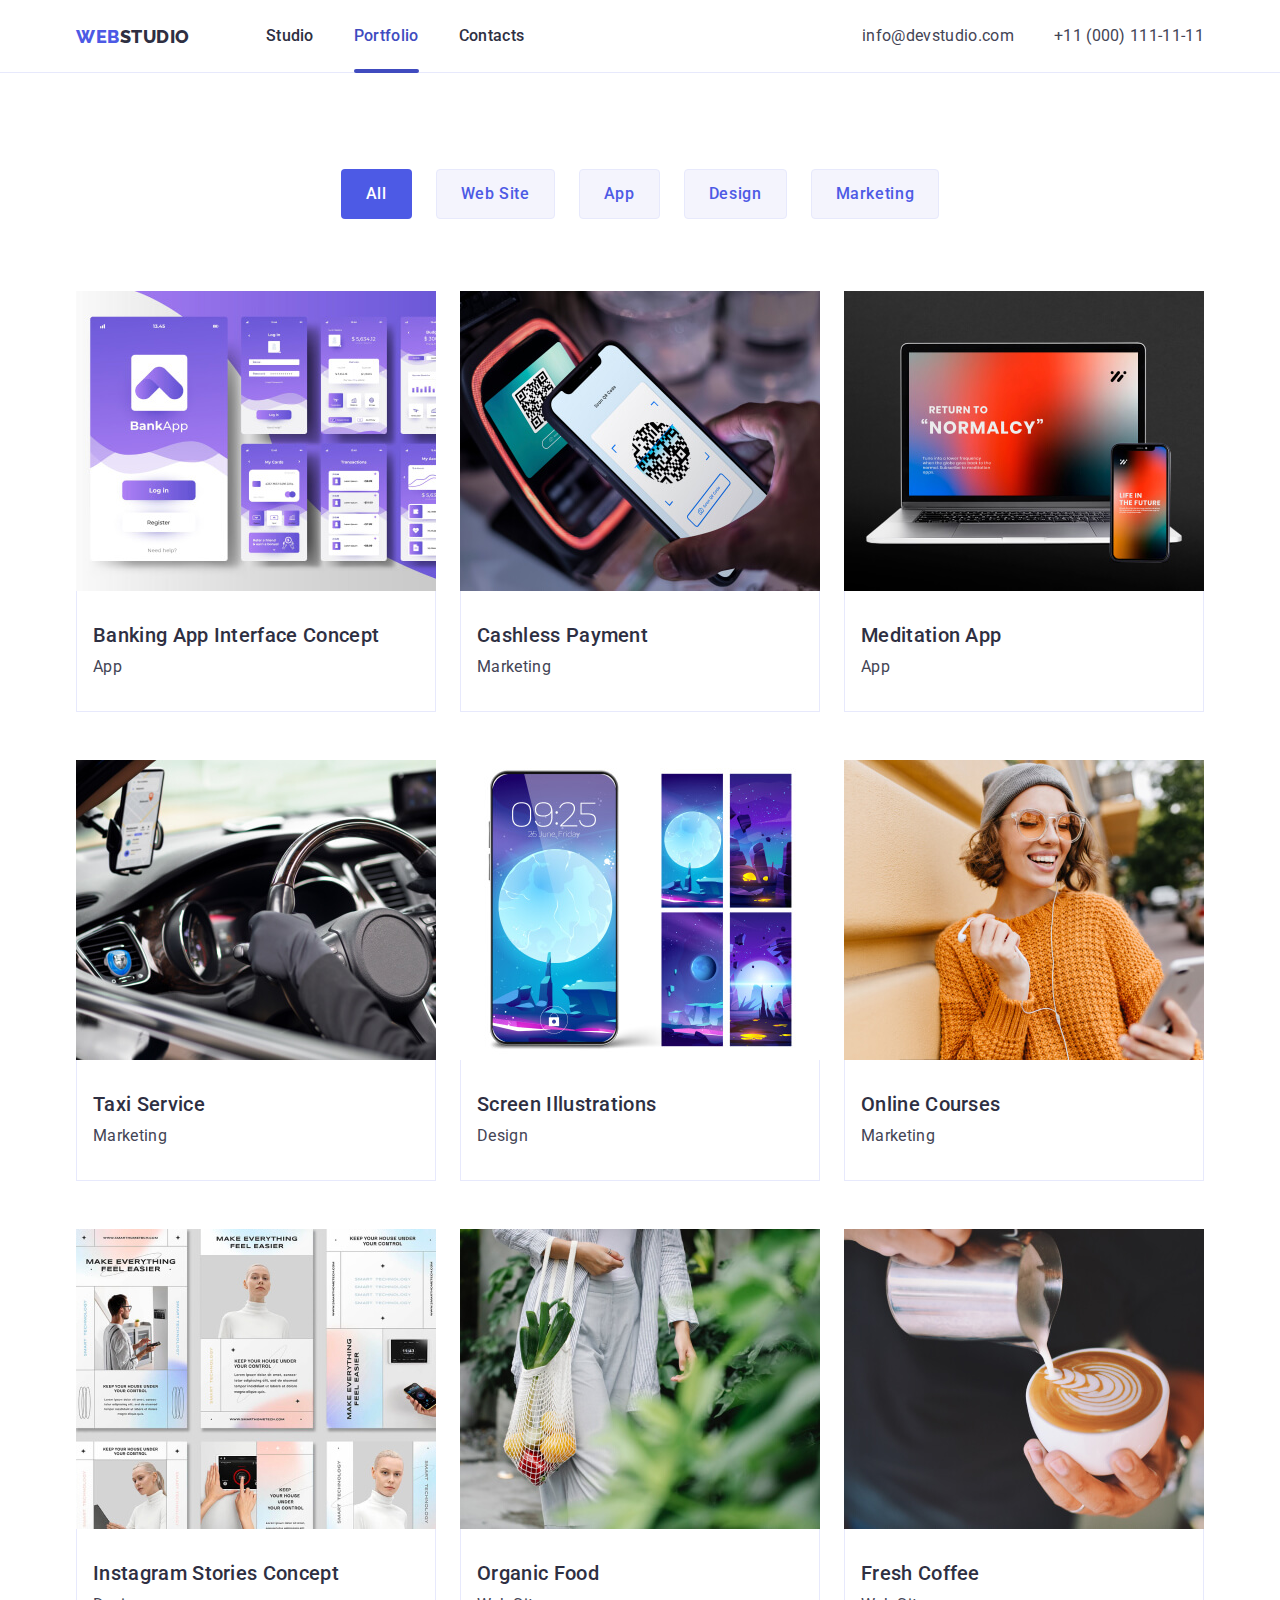
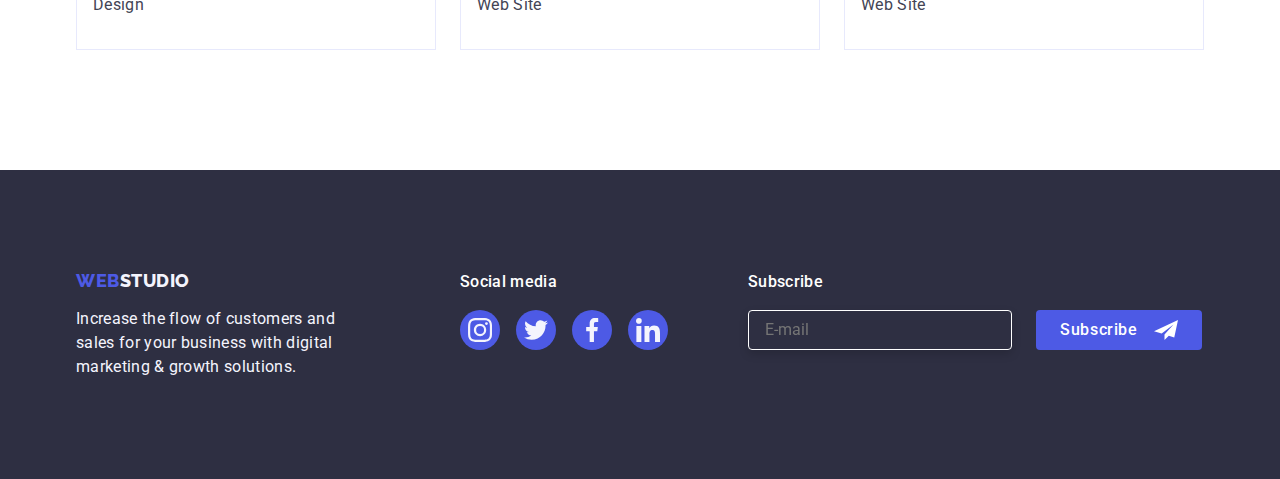
==== portfolio.html @ de486715 "copy previous homework" ====
<!DOCTYPE html>
<html lang="en">
<head>
    <meta charset="UTF-8">
    <meta name="viewport" content="width=device-width, initial-scale=1.0">
    <title>Portfolio</title>
    <link rel="preconnect" href="https://fonts.gstatic.com" crossorigin>
    <link href="https://fonts.googleapis.com/css2?family=Raleway:wght@800&family=Roboto:wght@400;500;700;900&display=swap" rel="stylesheet">
    <link rel="stylesheet" href="https://cdnjs.cloudflare.com/ajax/libs/modern-normalize/2.0.0/modern-normalize.min.css">
    <link rel="stylesheet" href="./css/styles.css">
</head>
<body>
    <header>
        <div class="container header-container">
            <nav class="header-nav">
                <a class="logo header-logo" href="./index.html"><span class="header-logo-accent">WEB</span>STUDIO</a>
                <ul class="header-nav-list text-medium">
                    <li>
                        <a class="header-nav-link" href="./index.html">Studio</a>
                    </li>
                    <li>
                        <a class="header-nav-link active" href="./portfolio.html">Portfolio</a>
                    </li>
                    <li>
                        <a class="header-nav-link" href="#contacts">Contacts</a>
                    </li>
                </ul>
            </nav>
            <address>
                <ul class="header-contacts-list">
                    <li>
                        <a class="header-contacts-link" href="mailto:info@devstudio.com">info@devstudio.com</a>
                    </li>
                    <li>
                        <a class="header-contacts-link" href="tel:+110001111111">+11 (000) 111-11-11</a>
                    </li>
                </ul>
            </address>
        </div>
    </header>
    <main>
        <section id="portfolio" class="section portfolio">
            <div class="container">
                <h1 class="visually-hidden">Portfolio</h1>
                <ul class="filter-list">
                    <li class="filter-list-item">
                        <button class="filter-button button-text active" type="button">All</button>
                    </li>
                    <li class="filter-list-item">
                        <button class="filter-button button-text" type="button">Web Site</button>
                    </li>
                    <li class="filter-list-item">
                        <button class="filter-button button-text" type="button">App</button>
                    </li>
                    <li class="filter-list-item">
                        <button class="filter-button button-text" type="button">Design</button>
                    </li>
                    <li class="filter-list-item">
                        <button class="filter-button button-text" type="button">Marketing</button>
                    </li>
                </ul>
                <ul class="portfolio-list">
                    <li class="portfolio-item">
                        <a class="portfolio-link" href="#">
                            <div class="portfolio-overlay">
                                <img src="./images/portfolio/img-1.jpg" alt="Banking App Interface Concept" width="360" height="300">
                                <p class="portfolio-overlay-text text-medium">14 Stylish and User-Friendly App Design Concepts · Task Manager App · 
                                    Calorie Tracker App · Exotic Fruit Ecommerce App · Cloud Storage App</p>
                            </div>
                            <div class="portfolio-item-text">
                                <h2 class="portfolio-item-header header-3">Banking App Interface Concept</h2>
                                <p>App</p>
                            </div>
                        </a>
                    </li>
                    <li class="portfolio-item">
                        <a class="portfolio-link" href="#">
                            <div class="portfolio-overlay">
                                <img src="./images/portfolio/img-2.jpg" alt="Cashless Payment" width="360" height="300">
                                <p class="portfolio-overlay-text text-medium">14 Stylish and User-Friendly App Design Concepts · Task Manager App ·
                                    Calorie Tracker App · Exotic Fruit Ecommerce App · Cloud Storage App</p>
                            </div>
                            <div class="portfolio-item-text">
                                <h2 class="portfolio-item-header header-3">Cashless Payment</h2>
                                <p>Marketing</p>
                            </div>
                        </a>
                    </li>
                    <li class="portfolio-item">
                        <a class="portfolio-link" href="#">
                            <div class="portfolio-overlay">
                                <img src="./images/portfolio/img-3.jpg" alt="Meditation App" width="360" height="300">
                                <p class="portfolio-overlay-text text-medium">14 Stylish and User-Friendly App Design Concepts · Task Manager App ·
                                    Calorie Tracker App · Exotic Fruit Ecommerce App · Cloud Storage App</p>
                            </div>
                            <div class="portfolio-item-text">
                                <h2 class="portfolio-item-header header-3">Meditation App</h2>
                                <p>App</p>
                            </div>
                        </a>
                    </li>
                    <li class="portfolio-item">
                        <a class="portfolio-link" href="#">
                            <div class="portfolio-overlay">
                                <img src="./images/portfolio/img-4.jpg" alt="Taxi Service" width="360" height="300">
                                <p class="portfolio-overlay-text text-medium">14 Stylish and User-Friendly App Design Concepts · Task Manager App ·
                                    Calorie Tracker App · Exotic Fruit Ecommerce App · Cloud Storage App</p>
                            </div>
                            <div class="portfolio-item-text">
                                <h2 class="portfolio-item-header header-3">Taxi Service</h2>
                                <p>Marketing</p>
                            </div>
                        </a>
                    </li>
                    <li class="portfolio-item">
                        <a class="portfolio-link" href="#">
                            <div class="portfolio-overlay">
                                <img src="./images/portfolio/img-5.jpg" alt="Screen Illustrations" width="360" height="300">
                                <p class="portfolio-overlay-text text-medium">14 Stylish and User-Friendly App Design Concepts · Task Manager App ·
                                    Calorie Tracker App · Exotic Fruit Ecommerce App · Cloud Storage App</p>
                            </div>
                            <div class="portfolio-item-text">
                                <h2 class="portfolio-item-header header-3">Screen Illustrations</h2>
                                <p>Design</p>    
                            </div>
                        </a>
                    </li>
                    <li class="portfolio-item">
                        <a class="portfolio-link" href="#">
                            <div class="portfolio-overlay">
                                <img src="./images/portfolio/img-6.jpg" alt="Online Courses" width="360" height="300">
                                <p class="portfolio-overlay-text text-medium">14 Stylish and User-Friendly App Design Concepts · Task Manager App ·
                                    Calorie Tracker App · Exotic Fruit Ecommerce App · Cloud Storage App</p>
                            </div>
                            <div class="portfolio-item-text">
                                <h2 class="portfolio-item-header header-3">Online Courses</h2>
                                <p>Marketing</p>
                            </div>
                        </a>
                    </li>
                    <li class="portfolio-item">
                        <a class="portfolio-link" href="#">
                            <div class="portfolio-overlay">
                                <img src="./images/portfolio/img-7.jpg" alt="Instagram Stories Concept" width="360" height="300">
                                <p class="portfolio-overlay-text text-medium">14 Stylish and User-Friendly App Design Concepts · Task Manager App ·
                                    Calorie Tracker App · Exotic Fruit Ecommerce App · Cloud Storage App</p>
                            </div>
                            <div class="portfolio-item-text">
                                <h2 class="portfolio-item-header header-3">Instagram Stories Concept</h2>
                                <p>Design</p>
                            </div>
                        </a>
                    </li>
                    <li class="portfolio-item">
                        <a class="portfolio-link" href="#">
                            <div class="portfolio-overlay">
                                <img src="./images/portfolio/img-8.jpg" alt="Organic Food" width="360" height="300">
                                <p class="portfolio-overlay-text text-medium">14 Stylish and User-Friendly App Design Concepts · Task Manager App ·
                                    Calorie Tracker App · Exotic Fruit Ecommerce App · Cloud Storage App</p>
                            </div>
                            <div class="portfolio-item-text">
                                <h2 class="portfolio-item-header header-3">Organic Food</h2>
                                <p>Web Site</p>
                            </div>
                        </a>
                    </li>
                    <li class="portfolio-item">
                        <a class="portfolio-link" href="#">
                            <div class="portfolio-overlay">
                                <img src="./images/portfolio/img-9.jpg" alt="Fresh Coffee" width="360" height="300">
                                <p class="portfolio-overlay-text text-medium">14 Stylish and User-Friendly App Design Concepts · Task Manager App ·
                                    Calorie Tracker App · Exotic Fruit Ecommerce App · Cloud Storage App</p>
                            </div>
                            <div class="portfolio-item-text">
                                <h2 class="portfolio-item-header header-3">Fresh Coffee</h2>
                                <p>Web Site</p>
                            </div>
                        </a>
                    </li>
                </ul>
            </div>
        </section>
    </main>
<footer class="footer">
    <div class="container footer-container">
        <div class="footer-brand-container">
            <a class="logo footer-logo" href="./index.html"><span class="footer-logo-accent">WEB</span>STUDIO</a>
            <p class="footer-text">Increase the flow of customers and sales for your business with digital marketing &
                growth solutions.</p>
        </div>
        <div class="footer-social-container">
            <p class="footer-social-title text-medium">Social media</p>
            <ul class="footer-social-list">
                <li class="footer-social-item">
                    <a href="#" class="footer-social-link">
                        <svg class="footer-social-icon" width="24" height="24">
                            <use href="./images/icons.svg#icon-instagram"></use>
                        </svg>
                    </a>
                </li>
                <li class="footer-social-item">
                    <a href="#" class="footer-social-link">
                        <svg class="footer-social-icon" width="24" height="24">
                            <use href="./images/icons.svg#icon-twitter"></use>
                        </svg>
                    </a>
                </li>
                <li class="footer-social-item">
                    <a href="#" class="footer-social-link">
                        <svg class="footer-social-icon" width="24" height="24">
                            <use href="./images/icons.svg#icon-facebook"></use>
                        </svg>
                    </a>
                </li>
                <li class="footer-social-item">
                    <a href="#" class="footer-social-link">
                        <svg class="footer-social-icon" width="24" height="24">
                            <use href="./images/icons.svg#icon-linkedin"></use>
                        </svg>
                    </a>
                </li>
            </ul>
        </div>
        <div class="footer-subscribe-container">
            <p class="footer-subscribe-title text-medium">Subscribe</p>
            <form class="footer-subscribe-form">
                <label class="footer-subscribe-label">
                    <input type="email" name="user_email" class="footer-subscribe-input" placeholder="E-mail">
                </label>
                <button type="submit" class="footer-subscribe-button button-text">Subscribe
                    <svg class="footer-subscribe-icon" width="24" height="24">
                        <use href="./images/icons.svg#icon-subscribe"></use>
                    </svg>
                </button>
            </form>
        </div>
    </div>
</footer>
</body>
</html>
---- css/styles.css ----
:root {
    --accent-color: #4D5AE5;
    --accent-active-color: #404BBF;
    --accent-green-color: #31D0AA;
    --primary-text-color: #434455;
    --overlay-text-color: #2E2F42;
    --secondary-text-color: #8E8F99;
    --primary-white-color: #FFFFFF;
    --light-background-color: #F4F4FD;
    --heavy-background-color: #E7E9FC;
    --icon-transition: 250ms cubic-bezier(0.4, 0, 0.2, 1);
}

body {
    font-family: 'Roboto', sans-serif;
    font-size: 16px;
    line-height: 1.5;
    letter-spacing: 0.02em;
    color: var(--primary-text-color);
    background-color: var(--primary-white-color);
}

ul {
    list-style: none;
}

ul,
ol {
    margin-top: 0;
    margin-bottom: 0;
    padding-left: 0;
}

a {
    text-decoration: none;
}

address {
    font-style: normal;
}

img {
    display: block;
    max-width: 100%;
    height: auto;
}

button {
    cursor: pointer;
    font-family: inherit;
    border: none;
    border-radius: 4px;
    background-color: transparent;
    transition: var(--icon-transition);
    transition-property: color, background-color;
}

h1,
h2,
h3,
h4,
h5,
h6,
p {
    margin-top: 0;
    margin-bottom: 0;
}

.header-1 {
    font-weight: bold;
    font-size: 56px;
    line-height: 1.071;
}

.header-2 {
    font-weight: bold;
    font-size: 36px;
}

.header-3 {
    font-weight: 500;
    font-size: 20px;
    line-height: 1.2;
}

.text-small {
    font-size: 12px;
    line-height: 1.167;
    letter-spacing: 0.04em;
}

.text-medium {
    font-size: 16px;
    font-weight: 500;
    line-height: 1.5;
}

.button-text {
    font-family: inherit;
    font-weight: 500;
    font-size: 16px;
    line-height: 1.5;
    letter-spacing: 0.04em;
}

.link-text {
    font-size: 12px;
    line-height: 1.33;
    letter-spacing: 0.04em;
    text-decoration: underline;
    color: var(--accent-color);
}

.visually-hidden {
    position: absolute;
    width: 1px;
    height: 1px;
    margin: -1px;
    border: 0;
    padding: 0;
    white-space: nowrap;
    clip-path: inset(100%);
    clip: rect(0 0 0 0);
    overflow: hidden;
}

.container {
    max-width: 1158px;
    width: 100%;
    padding-left: 15px;
    padding-right: 15px;
    margin-left: auto;
    margin-right: auto;
}

.backdrop {
    position: fixed;
    top: 0;
    left: 0;
    width: 100%;
    height: 100%;
    background-color: rgba(46, 47, 66, 0.4);
    transition: var(--icon-transition), var(--icon-transition);
    transition-property: opacity, visibility;
}

.is-hidden {
    opacity: 0;
    visibility: hidden;
    pointer-events: none;
}

/* Modal */

.modal {
    position: absolute;
    top: 50%;
    left: 50%;
    transform: translate(-50%, -50%);
    width: 408px;
    min-height: 576px;
    padding: 72px 24px 24px;
    background-color: var(--primary-white-color);
    box-shadow: 0px 1px 1px rgba(0, 0, 0, 0.14), 0px 1px 3px rgba(0, 0, 0, 0.12), 0px 2px 1px rgba(0, 0, 0, 0.2);
    border-radius: 4px;
}

.modal-close-button {
    position: absolute;
    top: 24px;
    right: 24px;
    display: flex;
    align-items: center;
    justify-content: center;
    width: 24px;
    height: 24px;
    border-radius: 50%;
    border: 1px solid rgba(0, 0, 0, 0.1);
    background-color: var(--light-background-color);
    color: var(--overlay-text-color);
    transition: var(--icon-transition);
    transition-property: color, background-color;
    cursor: pointer;
}

.modal-close-icon {   
    transition: var(--icon-transition);
    transition-property: fill;
}

.modal-close-button:hover,
.modal-close-button:focus {
    background-color: var(--accent-color);
    color: var(--primary-white-color);
}

.modal-close-button:hover .modal-close-icon,
.modal-close-button:focus .modal-close-icon {
    fill: var(--primary-white-color);
}

.modal-title {
    margin-bottom: 16px;
    text-align: center;
    color: var(--overlay-text-color);
}

.modal-form-label {
    display: block;
    margin-bottom: 8px;
}

.modal-form-input-wrapper {
    display: block;
    position: relative;
}

.modal-form-input-description {
    display: block;
    margin-bottom: 4px;
    color: var(--secondary-text-color);
}

.modal-form-input {
    width: 100%;
    height: 40px;
    border: 1px solid rgba(33, 33, 33, 0.2);
    border-radius: 4px;
    padding-left: 38px;
    transition: var(--icon-transition);
    transition-property: border-color;
}

.modal-form-input:focus {
    outline: none;
    border-color: var(--accent-color);
}

.modal-form-input:focus + .modal-form-icon {
    fill: var(--accent-color);
}

.modal-form-icon {
    position: absolute;
    top: 50%;
    left: 16px;
    transform: translateY(-50%);
    transition: var(--icon-transition);
    transition-property: fill;
}

.modal-form-textarea {
    width: 100%;
    border: 1px solid rgba(33, 33, 33, 0.2);
    border-radius: 4px;
    resize: none;
    height: 120px;
    padding: 8px 16px;
}

.modal-form-textarea:focus {
    outline: none;
    border-color: var(--accent-color);
}

.modal-form-textarea::placeholder {
    font-size: 12px;
    line-height: 1.33;
    letter-spacing: 0.04em;
    color: rgba(117, 117, 117, 0.5);
}

.modal-form-checkbox {
    display: flex;
    align-items: center;
    justify-content: center;
    gap: 8px;
    margin-bottom: 24px;
}

.modal-form-checkbox-label {
    display: flex;
    justify-content: center;
    align-items: center;
    gap: 8px;
    margin-bottom: 24px;
    cursor: pointer;
    color: var(--secondary-text-color);
}

.modal-form-checkbox-link {
    color: var(--accent-color);
}

.modal-form-checkbox {
    position: absolute;
    width: 1px;
    height: 1px;
    margin: -1px;
    border: 0;
    padding: 0;
    white-space: nowrap;
    clip-path: inset(100%);
    clip: rect(0 0 0 0);
    overflow: hidden;
}

.modal-form-checkbox-icon {
    display: inline-block;
    width: 16px;
    height: 16px;
}

.modal-form-checkbox-icon-unchecked {
    opacity: 1;
    transition: var(--icon-transition);
    transition-property: opacity;
}

.modal-form-checkbox-icon-checked {
    opacity: 0;
    transition: var(--icon-transition);
    transition-property: opacity;
}

.modal-form-checkbox:checked + .modal-form-checkbox-icon > .modal-form-checkbox-icon-unchecked {
    opacity: 0;
}

.modal-form-checkbox:checked + .modal-form-checkbox-icon > .modal-form-checkbox-icon-checked {
    opacity: 1;
}

.modal-form-submit {
    display: block;
    min-width: 169px;
    margin: 0 auto;
    padding: 16px 32px;
    box-shadow: 0px 4px 4px rgba(0, 0, 0, 0.15);
    border-radius: 4px;
    border: none;
    background-color: var(--accent-color);
    color: var(--primary-white-color);
    transition: var(--icon-transition);
    transition-property: background-color;
}

.modal-form-submit:hover,
.modal-form-submit:focus {
    background-color: var(--accent-active-color);
}

/* Header and Footer */
header {
    border-bottom: 1px solid var(--heavy-background-color);
}
.header-container {
    display: flex;
    align-items: center;
    justify-content: space-between;
}
.header-nav {
    display: flex;
    align-items: center;
}
.logo {
    font-family: 'Raleway', sans-serif;
    font-weight: 800;
    font-size: 18px;
    line-height: 1.167;
    letter-spacing: 0.03em;
    text-transform: uppercase;
}

.header-logo {
    display: block;
    color: var(--overlay-text-color);
    padding: 24px 0;
    margin-right: 76px;
}

.header-logo-accent {
    color: var(--accent-color);
}

.footer-logo {
    color: var(--light-background-color);
}

.footer-logo-accent {
    color: var(--accent-color);
}

.header-nav-list {
    display: flex;
    align-items: center;
    gap: 40px;
    color: var(--overlay-text-color);
}

.header-nav-link {
    position: relative;
    display: block;
    padding: 24px 0;
    color: inherit;
    transition: var(--icon-transition);
    transition-property: color;
}

.header-nav-link.active {
    color: var(--accent-active-color);
}

.header-nav-link.active::after {
    content: '';
    position: absolute;
    bottom: -1px;
    display: block;
    width: 100%;
    height: 4px;
    background-color: var(--accent-active-color);
    border-radius: 2px;
}

.header-contacts-list {
    display: flex;
    align-items: center;
    gap: 40px;
}

.header-contacts-link {
    display: block;
    padding: 24px 0;
    color: inherit;
}

.header-nav-link:hover,
.header-nav-link:focus,
.header-contacts-link:hover,
.header-contacts-link:focus {
    color: var(--accent-active-color);
}

.footer {
    padding-top: 100px;
    padding-bottom: 100px;
    background-color: var(--overlay-text-color);
}

.footer-logo {
    display: block;
    margin-bottom: 16px;
}

.footer-text {
    max-width: 264px;
    color: var(--light-background-color);
}

.footer-container {
    display: flex;
    align-items: baseline;
}

.footer-brand-container {
    margin-right: 120px;
}

.footer-social-container {
    display: flex;
    flex-direction: column;
    align-items: baseline;
    gap: 16px;
    margin-right: 80px;
}

.footer-social-title {
    color: var(--primary-white-color);
}

.footer-social-list {
    display: flex;
    gap: 16px;
}

.footer-social-item {
    width: 40px;
    height: 40px;
}

.footer-social-link {
    display: flex;
    align-items: center;
    justify-content: center;
    width: 100%;
    height: 100%;
    border-radius: 50%;
    background-color: var(--accent-color);
    transition: var(--icon-transition);
    transition-property: background-color;
}

.footer-social-link:hover,
.footer-social-link:focus {
    background-color: var(--accent-green-color);
}

.footer-social-icon {
    fill: var(--light-background-color);
}

.footer-subscribe-container {
    display: flex;
    flex-direction: column;
    gap: 16px;
}

.footer-subscribe-title {
    color: var(--primary-white-color);
}

.footer-subscribe-form {
    display: flex;
    gap: 24px;
}

.footer-subscribe-input {
    width: 264px;
    height: 40px;
    padding-left: 16px;
    border: 1px solid var(--primary-white-color);
    filter: drop-shadow(0px 4px 4px rgba(0, 0, 0, 0.15));
    border-radius: 4px;
    background-color: var(--overlay-text-color);
    color: var(--primary-white-color);
}

.footer-subscribe-button {
    display: flex;
    align-items: center;
    gap: 16px;
    padding: 8px 24px;
    border: none;
    border-radius: 4px;
    background-color: var(--accent-color);
    color: var(--primary-white-color);
}

.footer-subscribe-button:hover,
.footer-subscribe-button:focus {
    background-color: var(--accent-green-color);
}

.footer-subscribe-icon {
    fill: var(--primary-white-color);
}

.section {
    padding-top: 120px;
    padding-bottom: 120px;
}

/* Studio */

.hero {
    padding-top: 188px;
    padding-bottom: 188px;
    text-align: center;
    background-color: var(--overlay-text-color);
    background-image: linear-gradient(rgba(46, 47, 66, 0.7), rgba(46, 47, 66, 0.7)), url(../images/hero-image.jpg);
    background-repeat: no-repeat;
    background-position: center;
    background-size: cover;
}

.hero-title {
    margin: 0 auto 48px;
    max-width: 496px;
    color: var(--primary-white-color);
}

.hero-button {
    min-width: 169px;
    padding: 16px 32px;
    border-radius: 4px;
    border: none;
    cursor: pointer;
    background-color: var(--accent-color);
    color: var(--primary-white-color);
    box-shadow: 0px 4px 4px rgba(0, 0, 0, 0.15);
    transition: var(--icon-transition);
    transition-property: background-color;
}

.hero-button:hover,
.hero-button:focus {
    background-color: var(--accent-active-color);
}

.studio-list {
    display: flex;
    align-items: center;
    gap: 24px;
}

.studio-item {
    flex-basis: calc((100% - 72px) / 4);
}

.studio-icon-container {
    display: flex;
    justify-content: center;
    align-items: center;
    height: 112px;
    background-color: var(--light-background-color);
    border-radius: 4px;
    margin-bottom: 8px;
}

.studio-icon {
    width: 64px;
    height: 64px;
}

.studio-item-header {
    margin-bottom: 8px;
}

.specialities {
    padding-bottom: 120px;
}

.specialities-title {
    margin-bottom: 72px;
}

.specialities-list {
    display: flex;
    gap: 24px;
}

.specialities-item {
    flex-basis: calc((100% - 48px) / 3);
}

.specialities-title {
    text-align: center;
}

.our-team {
    background-color: var(--light-background-color);
}

.our-team-title {
    margin-bottom: 72px;
    text-align: center;
}

.our-team-list {
    display: flex;
    gap: 24px;
}

.our-team-item {
    flex-basis: calc((100% - 72px) / 4);
    text-align: center;
    background-color: var(--primary-white-color);
    box-shadow: 0px 1px 6px rgba(46, 47, 66, 0.08), 0px 1px 1px rgba(46, 47, 66, 0.16), 0px 2px 1px rgba(46, 47, 66, 0.08);
    border-radius: 0px 0px 4px 4px;
}

.our-team-item-text {
    padding-top: 32px;
    padding-bottom: 32px;
    padding-left: 16px;
    padding-right: 16px;
}

.our-team-item-header {
    margin-bottom: 8px;
}

.our-team-social-list {
    display: flex;
    justify-content: space-between;
    margin-top: 8px;
}

.our-team-social-link {
    display: flex;
    justify-content: center;
    align-items: center;
    width: 40px;
    height: 40px;
    border-radius: 50%;
    background-color: var(--accent-color);
    transition: var(--icon-transition);
    transition-property: background-color;
}

.our-team-social-icon {
    width: 16px;
    height: 16px;
    fill: var(--light-background-color);
}

.our-team-social-link:hover,
.our-team-social-link:focus {
    background-color: var(--accent-active-color);
}

.customers-title {
    margin-bottom: 72px;
    text-align: center;
}

.customers-list {
    display: flex;
    gap: 24px;
}

.customers-item {
    flex-basis: calc((100% - 120px) / 6);
}

.customers-link {
    display: flex;
    justify-content: center;
    align-items: center;
    width: 168px;
    height: 88px;
    border: 1px solid var(--secondary-text-color);
    border-radius: 4px;
    transition: var(--icon-transition);
    transition-property: border;
}

.customers-icon {
    width: 104px;
    height: 56px;
    fill: var(--secondary-text-color);
    transition: var(--icon-transition);
    transition-property: fill, border;
}

.customers-link:hover,
.customers-link:focus {
    border: 1px solid var(--accent-color);
}

.customers-link:hover .customers-icon,
.customers-link:focus .customers-icon {
    fill: var(--accent-color);
}

/* Portfolio */

.portfolio {
    padding-top: 96px;
}

.filter-list {
    display: flex;
    justify-content: center;
    gap: 24px;
    margin-bottom: 72px;
}

.filter-button {
    padding: 12px 24px;
    border: 1px solid var(--heavy-background-color);
    border-radius: 4px;
    background-color: var(--light-background-color);
    color: var(--accent-color);
    transition: var(--icon-transition);
    transition-property: border, background-color, color;
}

.filter-button.active {
    border: 1px solid transparent;
    background-color: var(--accent-color);
    color: var(--primary-white-color);
}

.filter-button:hover,
.filter-button:focus {
    border: 1px solid transparent;
    background-color: var(--accent-active-color);
    color: var(--primary-white-color);
    cursor: pointer;
}

.portfolio-list {
    display: flex;
    flex-wrap: wrap;
    column-gap: 24px;
    row-gap: 48px;
}

.portfolio-item {
    flex-basis: calc((100% - 48px) / 3);
    transition: var(--icon-transition);
    transition-property: box-shadow;
}

.portfolio-overlay {
    position: relative;
    overflow: hidden;
}

.portfolio-overlay-text {
    position: absolute;
    top: 0;
    left: 0;
    width: 100%;
    height: 100%;
    padding: 40px 32px;
    color: var(--light-background-color);
    background-color: var(--accent-color);
    transform: translate(0, 100%);
    transition: var(--icon-transition);
    transition-property: transform;
}

.portfolio-item:hover .portfolio-overlay-text,
.portfolio-item:focus .portfolio-overlay-text {
    transform: translate(0, 0);
}

.portfolio-item-text {
    padding-top: 32px;
    padding-bottom: 32px;
    padding-left: 16px;
    padding-right: 16px;
    border: 1px solid var(--heavy-background-color);
    border-top: none;
}

.portfolio-item:hover,
.portfolio-item:focus,
.portfolio-item:hover .portfolio-item-text,
.portfolio-item:focus .portfolio-item-text {
    box-shadow: 0px 1px 6px rgba(46, 47, 66, 0.08), 0px 1px 1px rgba(46, 47, 66, 0.16), 0px 2px 1px rgba(46, 47, 66, 0.08);
}

.portfolio-item-header {
    color: var(--overlay-text-color);
    margin-bottom: 8px;
}

.portfolio-link {
    display: block;
    color: inherit;
}
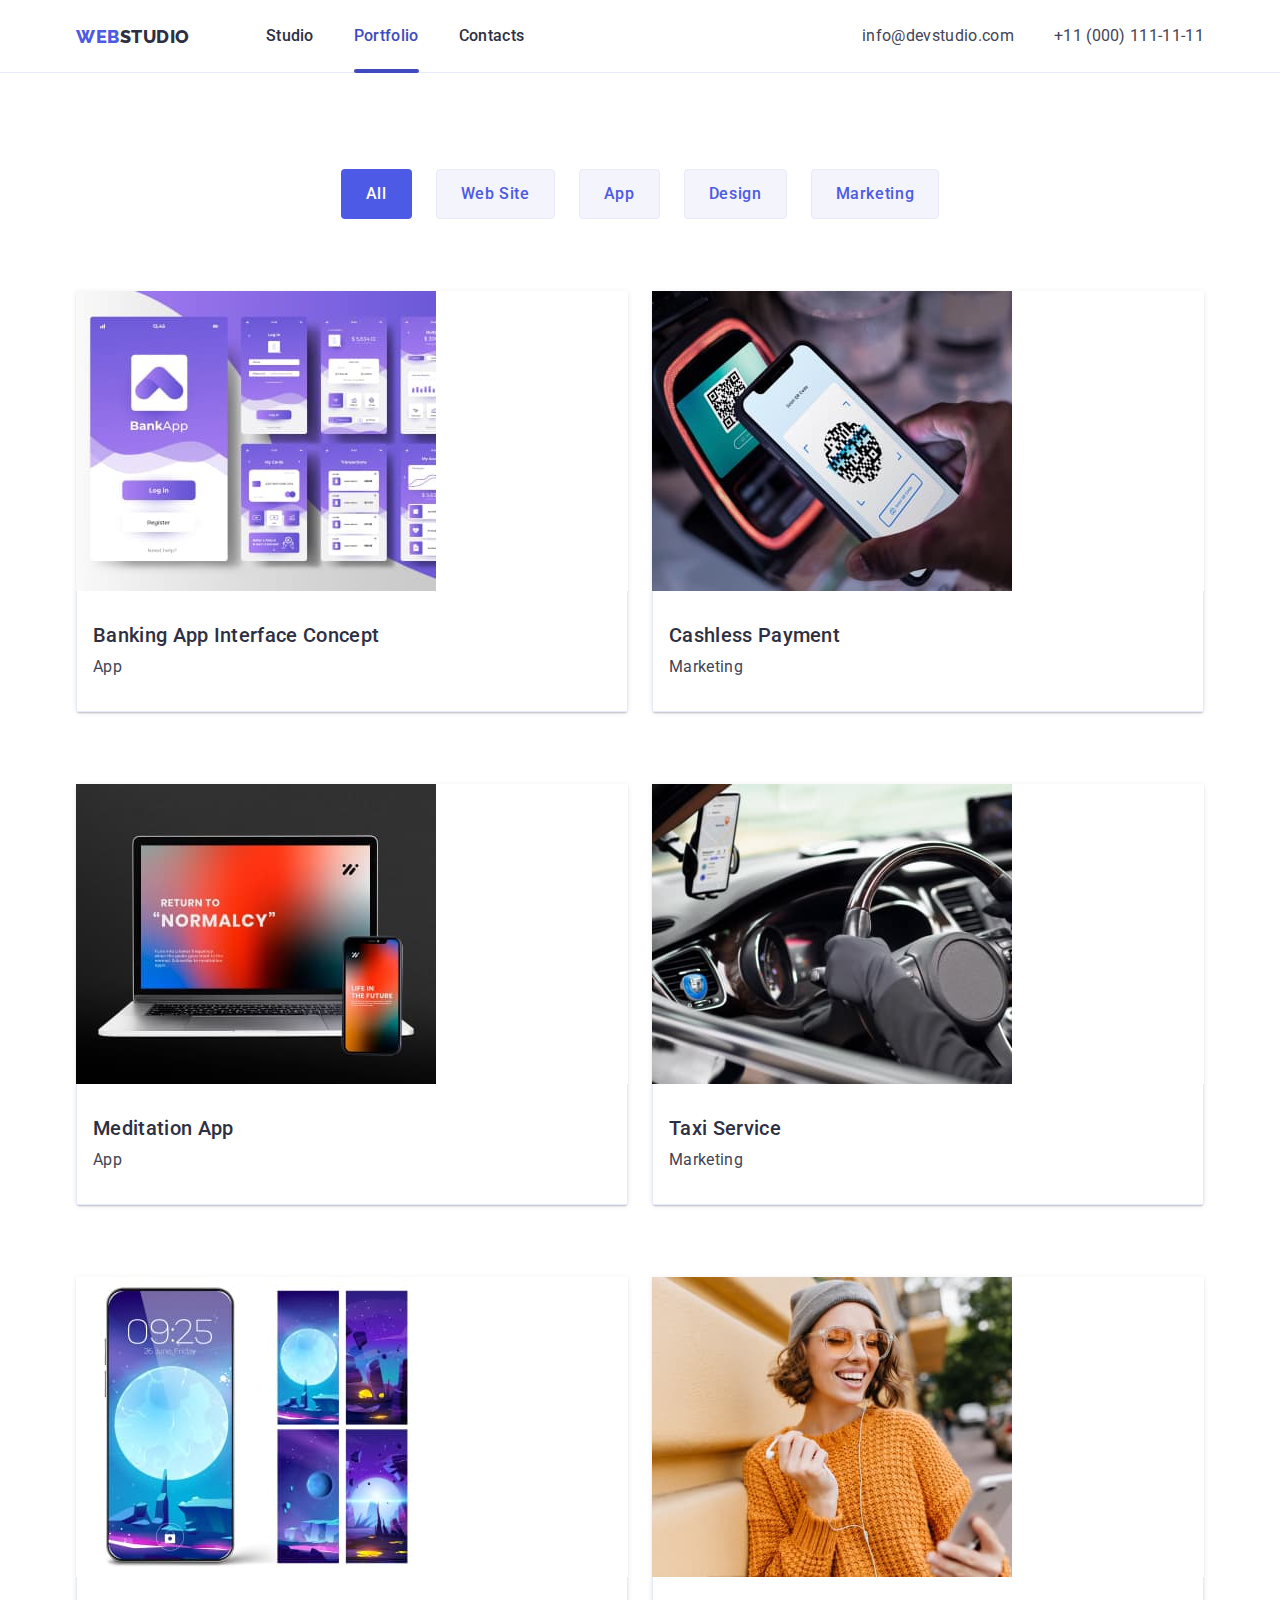
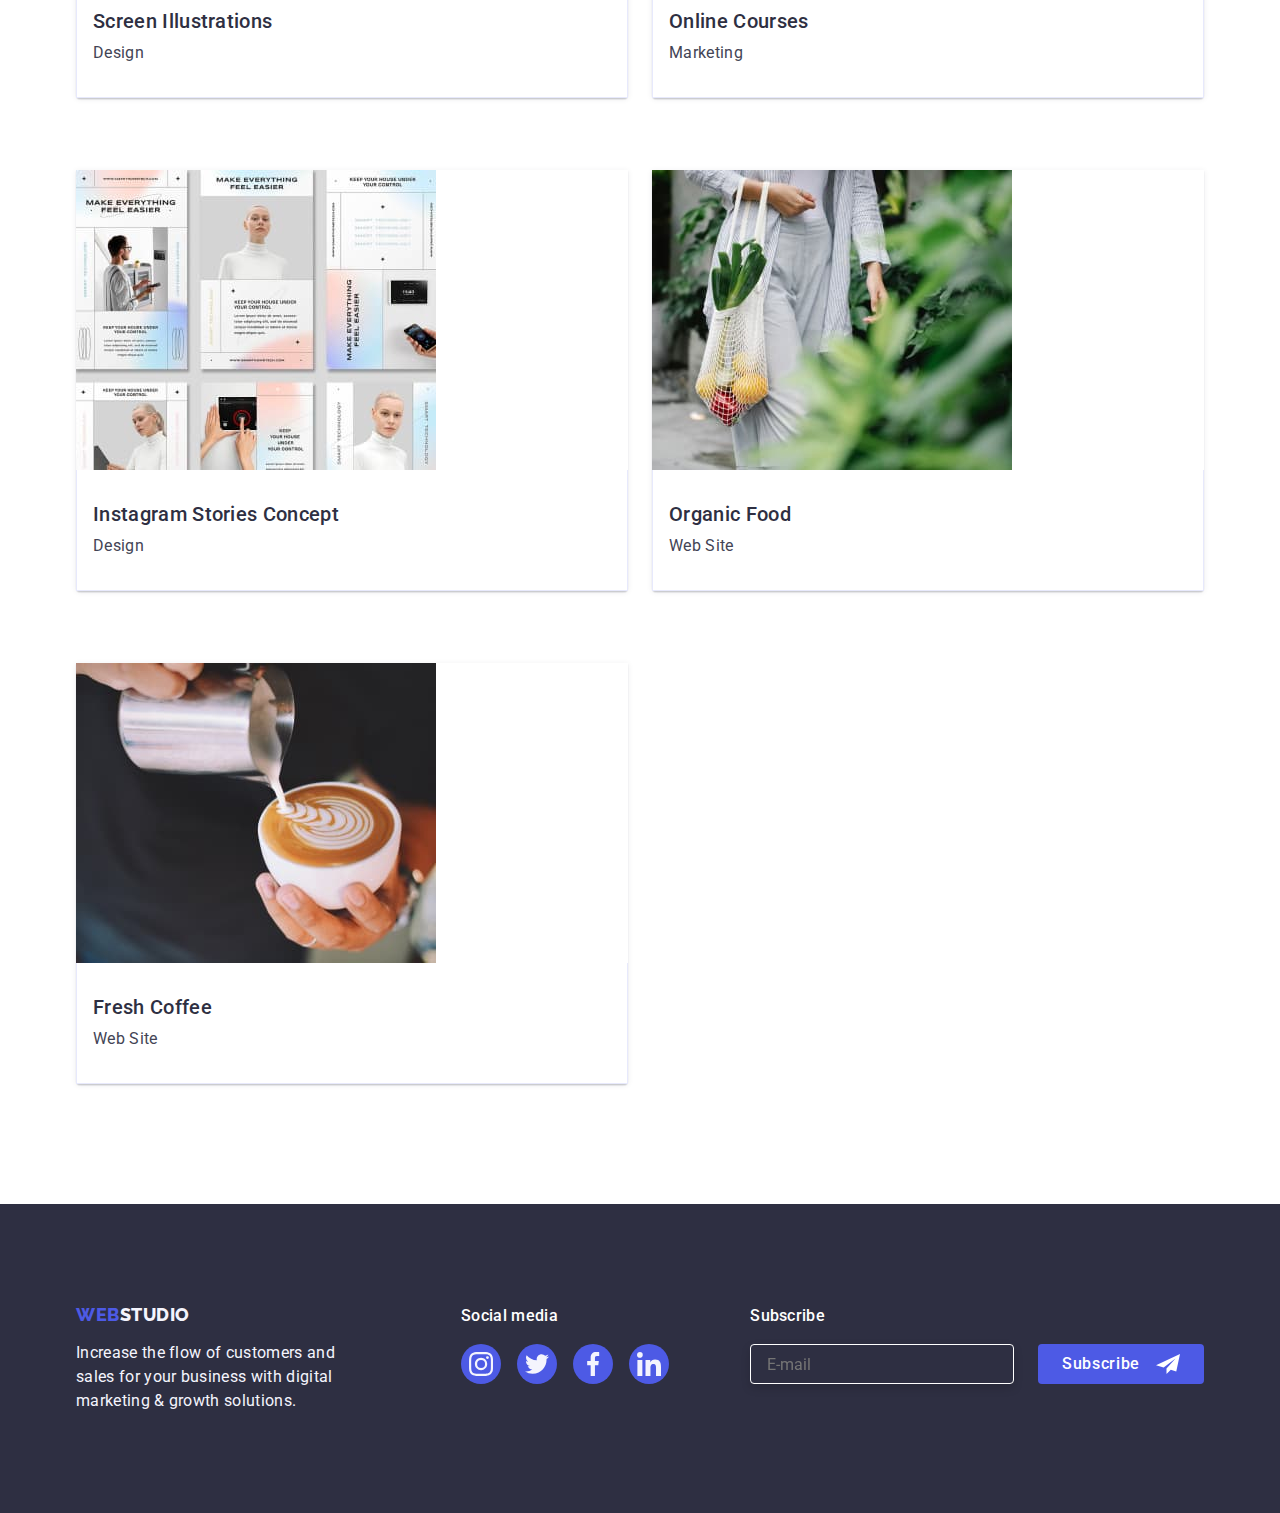
==== commit 7d8510d7: "implement task" ====
--- a/portfolio.html
+++ b/portfolio.html
@@ -13,8 +13,8 @@
 <body>
     <header>
         <div class="container header-container">
+            <a class="logo header-logo" href="./index.html"><span class="header-logo-accent">WEB</span>STUDIO</a>
             <nav class="header-nav">
-                <a class="logo header-logo" href="./index.html"><span class="header-logo-accent">WEB</span>STUDIO</a>
                 <ul class="header-nav-list text-medium">
                     <li>
                         <a class="header-nav-link" href="./index.html">Studio</a>
@@ -27,7 +27,7 @@
                     </li>
                 </ul>
             </nav>
-            <address>
+            <address class="header-contacts">
                 <ul class="header-contacts-list">
                     <li>
                         <a class="header-contacts-link" href="mailto:info@devstudio.com">info@devstudio.com</a>
@@ -37,8 +37,76 @@
                     </li>
                 </ul>
             </address>
+            <div class="menu-toggle js-open-menu">
+                <svg class="menu-toggle-icon" width="32" height="22">
+                    <use href="./images/icons.svg#icon-hamburger"></use>
+                </svg>
+            </div>
+        </div>
+        <div class="mobile-menu js-menu-container">
+            <ul class="mobile-menu-nav">
+                <li>
+                    <a class="mobile-menu-nav-link header-2" href="./index.html">Studio</a>
+                </li>
+                <li>
+                    <a class="mobile-menu-nav-link header-2 active" href="./portfolio.html">Portfolio</a>
+                </li>
+                <li>
+                    <a class="mobile-menu-nav-link header-2" href="#contacts">Contacts</a>
+                </li>
+            </ul>
+            <div>
+                <address class="mobile-menu-contacts">
+                    <ul class="mobile-menu-contacts-list">
+                        <li>
+                            <a class="mobile-menu-contacts-link mobile-menu-phone" href="tel:+110001111111">+11 (000)
+                                111-11-11</a>
+                        </li>
+                        <li>
+                            <a class="mobile-menu-contacts-link header-3 mobile-menu-email"
+                                href="mailto:info@devstudio.com">info@devstudio.com</a>
+                        </li>
+                    </ul>
+                </address>
+                <ul class="mobile-social-list">
+                    <li class="mobile-social-item">
+                        <a href="#" class="mobile-social-link">
+                            <svg class="mobile-social-icon" width="24" height="24">
+                                <use href="./images/icons.svg#icon-instagram"></use>
+                            </svg>
+                        </a>
+                    </li>
+                    <li class="mobile-social-item">
+                        <a href="#" class="mobile-social-link">
+                            <svg class="mobile-social-icon" width="24" height="24">
+                                <use href="./images/icons.svg#icon-twitter"></use>
+                            </svg>
+                        </a>
+                    </li>
+                    <li class="mobile-social-item">
+                        <a href="#" class="mobile-social-link">
+                            <svg class="mobile-social-icon" width="24" height="24">
+                                <use href="./images/icons.svg#icon-facebook"></use>
+                            </svg>
+                        </a>
+                    </li>
+                    <li class="mobile-social-item">
+                        <a href="#" class="mobile-social-link">
+                            <svg class="mobile-social-icon" width="24" height="24">
+                                <use href="./images/icons.svg#icon-linkedin"></use>
+                            </svg>
+                        </a>
+                    </li>
+                </ul>
+            </div>
+            <button type="button" class="mobile-menu-close-button modal-close-button js-close-menu">
+                <svg class="mobile-menu-close-icon" width="8" height="8">
+                    <use href="./images/icons.svg#icon-close"></use>
+                </svg>
+            </button>
         </div>
     </header>
+    
     <main>
         <section id="portfolio" class="section portfolio">
             <div class="container">
@@ -64,7 +132,7 @@
                     <li class="portfolio-item">
                         <a class="portfolio-link" href="#">
                             <div class="portfolio-overlay">
-                                <img src="./images/portfolio/img-1.jpg" alt="Banking App Interface Concept" width="360" height="300">
+                                <img src="./images/portfolio/img-1.jpg" srcset="./images/portfolio/img-1.jpg 1x, ./images/portfolio/img-1-2x.jpg 2x" alt="Banking App Interface Concept" width="360" height="300">
                                 <p class="portfolio-overlay-text text-medium">14 Stylish and User-Friendly App Design Concepts · Task Manager App · 
                                     Calorie Tracker App · Exotic Fruit Ecommerce App · Cloud Storage App</p>
                             </div>
@@ -77,7 +145,7 @@
                     <li class="portfolio-item">
                         <a class="portfolio-link" href="#">
                             <div class="portfolio-overlay">
-                                <img src="./images/portfolio/img-2.jpg" alt="Cashless Payment" width="360" height="300">
+                                <img src="./images/portfolio/img-2.jpg" srcset="./images/portfolio/img-2.jpg 1x, ./images/portfolio/img-2-2x.jpg 2x" alt="Cashless Payment" width="360" height="300">
                                 <p class="portfolio-overlay-text text-medium">14 Stylish and User-Friendly App Design Concepts · Task Manager App ·
                                     Calorie Tracker App · Exotic Fruit Ecommerce App · Cloud Storage App</p>
                             </div>
@@ -90,7 +158,7 @@
                     <li class="portfolio-item">
                         <a class="portfolio-link" href="#">
                             <div class="portfolio-overlay">
-                                <img src="./images/portfolio/img-3.jpg" alt="Meditation App" width="360" height="300">
+                                <img src="./images/portfolio/img-3.jpg" srcset="./images/portfolio/img-3.jpg 1x, ./images/portfolio/img-3-2x.jpg 2x" alt="Meditation App" width="360" height="300">
                                 <p class="portfolio-overlay-text text-medium">14 Stylish and User-Friendly App Design Concepts · Task Manager App ·
                                     Calorie Tracker App · Exotic Fruit Ecommerce App · Cloud Storage App</p>
                             </div>
@@ -103,7 +171,7 @@
                     <li class="portfolio-item">
                         <a class="portfolio-link" href="#">
                             <div class="portfolio-overlay">
-                                <img src="./images/portfolio/img-4.jpg" alt="Taxi Service" width="360" height="300">
+                                <img src="./images/portfolio/img-4.jpg" srcset="./images/portfolio/img-4.jpg 1x, ./images/portfolio/img-4-2x.jpg 2x" alt="Taxi Service" width="360" height="300">
                                 <p class="portfolio-overlay-text text-medium">14 Stylish and User-Friendly App Design Concepts · Task Manager App ·
                                     Calorie Tracker App · Exotic Fruit Ecommerce App · Cloud Storage App</p>
                             </div>
@@ -116,7 +184,7 @@
                     <li class="portfolio-item">
                         <a class="portfolio-link" href="#">
                             <div class="portfolio-overlay">
-                                <img src="./images/portfolio/img-5.jpg" alt="Screen Illustrations" width="360" height="300">
+                                <img src="./images/portfolio/img-5.jpg" srcset="./images/portfolio/img-5.jpg 1x, ./images/portfolio/img-5-2x.jpg 2x" alt="Screen Illustrations" width="360" height="300">
                                 <p class="portfolio-overlay-text text-medium">14 Stylish and User-Friendly App Design Concepts · Task Manager App ·
                                     Calorie Tracker App · Exotic Fruit Ecommerce App · Cloud Storage App</p>
                             </div>
@@ -129,7 +197,7 @@
                     <li class="portfolio-item">
                         <a class="portfolio-link" href="#">
                             <div class="portfolio-overlay">
-                                <img src="./images/portfolio/img-6.jpg" alt="Online Courses" width="360" height="300">
+                                <img src="./images/portfolio/img-6.jpg" srcset="./images/portfolio/img-6.jpg 1x, ./images/portfolio/img-6-2x.jpg 2x" alt="Online Courses" width="360" height="300">
                                 <p class="portfolio-overlay-text text-medium">14 Stylish and User-Friendly App Design Concepts · Task Manager App ·
                                     Calorie Tracker App · Exotic Fruit Ecommerce App · Cloud Storage App</p>
                             </div>
@@ -142,7 +210,7 @@
                     <li class="portfolio-item">
                         <a class="portfolio-link" href="#">
                             <div class="portfolio-overlay">
-                                <img src="./images/portfolio/img-7.jpg" alt="Instagram Stories Concept" width="360" height="300">
+                                <img src="./images/portfolio/img-7.jpg" srcset="./images/portfolio/img-7.jpg 1x, ./images/portfolio/img-7-2x.jpg 2x" alt="Instagram Stories Concept" width="360" height="300">
                                 <p class="portfolio-overlay-text text-medium">14 Stylish and User-Friendly App Design Concepts · Task Manager App ·
                                     Calorie Tracker App · Exotic Fruit Ecommerce App · Cloud Storage App</p>
                             </div>
@@ -155,7 +223,7 @@
                     <li class="portfolio-item">
                         <a class="portfolio-link" href="#">
                             <div class="portfolio-overlay">
-                                <img src="./images/portfolio/img-8.jpg" alt="Organic Food" width="360" height="300">
+                                <img src="./images/portfolio/img-8.jpg" srcset="./images/portfolio/img-8.jpg 1x, ./images/portfolio/img-8-2x.jpg 2x" alt="Organic Food" width="360" height="300">
                                 <p class="portfolio-overlay-text text-medium">14 Stylish and User-Friendly App Design Concepts · Task Manager App ·
                                     Calorie Tracker App · Exotic Fruit Ecommerce App · Cloud Storage App</p>
                             </div>
@@ -168,7 +236,7 @@
                     <li class="portfolio-item">
                         <a class="portfolio-link" href="#">
                             <div class="portfolio-overlay">
-                                <img src="./images/portfolio/img-9.jpg" alt="Fresh Coffee" width="360" height="300">
+                                <img src="./images/portfolio/img-9.jpg" srcset="./images/portfolio/img-9.jpg 1x, ./images/portfolio/img-9-2x.jpg 2x" alt="Fresh Coffee" width="360" height="300">
                                 <p class="portfolio-overlay-text text-medium">14 Stylish and User-Friendly App Design Concepts · Task Manager App ·
                                     Calorie Tracker App · Exotic Fruit Ecommerce App · Cloud Storage App</p>
                             </div>
@@ -182,60 +250,63 @@
             </div>
         </section>
     </main>
-<footer class="footer">
-    <div class="container footer-container">
-        <div class="footer-brand-container">
-            <a class="logo footer-logo" href="./index.html"><span class="footer-logo-accent">WEB</span>STUDIO</a>
-            <p class="footer-text">Increase the flow of customers and sales for your business with digital marketing &
-                growth solutions.</p>
+
+    <footer class="footer">
+        <div class="container footer-container">
+            <div class="footer-brand-container">
+                <a class="logo footer-logo" href="./index.html"><span class="footer-logo-accent">WEB</span>STUDIO</a>
+                <p class="footer-text">Increase the flow of customers and sales for your business with digital marketing &
+                    growth solutions.</p>
+            </div>
+            <div class="footer-social-container">
+                <p class="footer-social-title text-medium">Social media</p>
+                <ul class="footer-social-list">
+                    <li class="footer-social-item">
+                        <a href="#" class="footer-social-link">
+                            <svg class="footer-social-icon" width="24" height="24">
+                                <use href="./images/icons.svg#icon-instagram"></use>
+                            </svg>
+                        </a>
+                    </li>
+                    <li class="footer-social-item">
+                        <a href="#" class="footer-social-link">
+                            <svg class="footer-social-icon" width="24" height="24">
+                                <use href="./images/icons.svg#icon-twitter"></use>
+                            </svg>
+                        </a>
+                    </li>
+                    <li class="footer-social-item">
+                        <a href="#" class="footer-social-link">
+                            <svg class="footer-social-icon" width="24" height="24">
+                                <use href="./images/icons.svg#icon-facebook"></use>
+                            </svg>
+                        </a>
+                    </li>
+                    <li class="footer-social-item">
+                        <a href="#" class="footer-social-link">
+                            <svg class="footer-social-icon" width="24" height="24">
+                                <use href="./images/icons.svg#icon-linkedin"></use>
+                            </svg>
+                        </a>
+                    </li>
+                </ul>
+            </div>
+            <div class="footer-subscribe-container">
+                <p class="footer-subscribe-title text-medium">Subscribe</p>
+                <form class="footer-subscribe-form">
+                    <label class="footer-subscribe-label">
+                        <input type="email" name="user_email" class="footer-subscribe-input" placeholder="E-mail">
+                    </label>
+                    <button type="submit" class="footer-subscribe-button button-text">Subscribe
+                        <svg class="footer-subscribe-icon" width="24" height="24">
+                            <use href="./images/icons.svg#icon-subscribe"></use>
+                        </svg>
+                    </button>
+                </form>
+            </div>
         </div>
-        <div class="footer-social-container">
-            <p class="footer-social-title text-medium">Social media</p>
-            <ul class="footer-social-list">
-                <li class="footer-social-item">
-                    <a href="#" class="footer-social-link">
-                        <svg class="footer-social-icon" width="24" height="24">
-                            <use href="./images/icons.svg#icon-instagram"></use>
-                        </svg>
-                    </a>
-                </li>
-                <li class="footer-social-item">
-                    <a href="#" class="footer-social-link">
-                        <svg class="footer-social-icon" width="24" height="24">
-                            <use href="./images/icons.svg#icon-twitter"></use>
-                        </svg>
-                    </a>
-                </li>
-                <li class="footer-social-item">
-                    <a href="#" class="footer-social-link">
-                        <svg class="footer-social-icon" width="24" height="24">
-                            <use href="./images/icons.svg#icon-facebook"></use>
-                        </svg>
-                    </a>
-                </li>
-                <li class="footer-social-item">
-                    <a href="#" class="footer-social-link">
-                        <svg class="footer-social-icon" width="24" height="24">
-                            <use href="./images/icons.svg#icon-linkedin"></use>
-                        </svg>
-                    </a>
-                </li>
-            </ul>
-        </div>
-        <div class="footer-subscribe-container">
-            <p class="footer-subscribe-title text-medium">Subscribe</p>
-            <form class="footer-subscribe-form">
-                <label class="footer-subscribe-label">
-                    <input type="email" name="user_email" class="footer-subscribe-input" placeholder="E-mail">
-                </label>
-                <button type="submit" class="footer-subscribe-button button-text">Subscribe
-                    <svg class="footer-subscribe-icon" width="24" height="24">
-                        <use href="./images/icons.svg#icon-subscribe"></use>
-                    </svg>
-                </button>
-            </form>
-        </div>
-    </div>
-</footer>
+    </footer>
+
+    <script src="./js/mobile-menu.js"></script>
 </body>
 </html>--- a/css/styles.css
+++ b/css/styles.css
@@ -8,6 +8,7 @@
     --primary-white-color: #FFFFFF;
     --light-background-color: #F4F4FD;
     --heavy-background-color: #E7E9FC;
+    --hero-gradient: rgba(46, 47, 66, 0.7);
     --icon-transition: 250ms cubic-bezier(0.4, 0, 0.2, 1);
 }
 
@@ -75,6 +76,8 @@
 .header-2 {
     font-weight: bold;
     font-size: 36px;
+    line-height: 1.11;
+    letter-spacing: 0.02em;
 }
 
 .header-3 {
@@ -124,13 +127,29 @@
     overflow: hidden;
 }
 
+.hide  {
+    display: none !important;
+}
+
 .container {
-    max-width: 1158px;
+    max-width: 428px;
     width: 100%;
     padding-left: 15px;
     padding-right: 15px;
     margin-left: auto;
     margin-right: auto;
+}
+
+@media screen and (min-width: 768px) {
+    .container {
+        max-width: 768px;
+    }
+}
+
+@media screen and (min-width: 1158px) {
+    .container {
+        max-width: 1158px;
+    }
 }
 
 .backdrop {
@@ -157,7 +176,8 @@
     top: 50%;
     left: 50%;
     transform: translate(-50%, -50%);
-    width: 408px;
+    width: calc(100% - 36px);
+    max-width: 408px;
     min-height: 576px;
     padding: 72px 24px 24px;
     background-color: var(--primary-white-color);
@@ -376,7 +396,16 @@
     display: block;
     color: var(--overlay-text-color);
     padding: 24px 0;
-    margin-right: 76px;
+}
+
+@media screen and (min-width: 1200px) {
+    .header-logo {
+        margin-right: 76px;
+    }
+
+    .header-nav {
+        margin-right: auto;
+    }
 }
 
 .header-logo-accent {
@@ -424,14 +453,37 @@
 
 .header-contacts-list {
     display: flex;
-    align-items: center;
-    gap: 40px;
+    flex-direction: column;
+    align-items: center;
+    column-gap: 40px;
+}
+
+@media screen and (min-width: 1158px) {
+    .header-contacts-list {
+        flex-direction: row;
+    }
 }
 
 .header-contacts-link {
     display: block;
-    padding: 24px 0;
+    padding: 7px 0;
+    font-style: normal;
+    font-weight: 400;
+    font-size: 12px;
+    line-height: 1.33;
+    letter-spacing: 0.04em;
     color: inherit;
+    transition: var(--icon-transition);
+    transition-property: color;
+}
+
+@media screen and (min-width: 1158px) {
+    .header-contacts-link {
+        padding: 24px 0;
+        font-size: 16px;
+        line-height: 1.5;
+        letter-spacing: 0.02em;
+    }
 }
 
 .header-nav-link:hover,
@@ -441,6 +493,154 @@
     color: var(--accent-active-color);
 }
 
+@media screen and (max-width: 767px) {
+    .header-nav {
+        display: none;
+    }
+
+    .header-contacts {
+        display: none;
+    }
+}
+
+.menu-toggle {
+    display: flex;
+    align-items: center;
+    justify-content: center;
+    cursor: pointer;
+    padding: 19px;
+    border: none;
+    background-color: transparent;
+}
+
+.menu-toggle:hover,
+.menu-toggle:focus {
+    fill: var(--accent-active-color);
+}
+
+.menu-toggle-icon {
+    width: 32px;
+    height: 22px;
+}
+
+.menu-toggle:hover .menu-toggle-icon,
+.menu-toggle:focus .menu-toggle-icon {
+    fill: var(--accent-active-color);
+}
+
+.menu-toggle.is-open .menu-toggle-icon {
+    fill: var(--accent-active-color);
+}
+
+@media screen and (min-width: 768px) {
+    .menu-toggle {
+        display: none;
+    }
+}
+
+.mobile-menu {
+    display: none;
+    background-color: var(--primary-white-color);
+}
+
+.mobile-menu.is-open {
+    display: flex;
+    flex-direction: column;
+    justify-content: space-between;
+    position: fixed;
+    top: 0;
+    left: 0;
+    width: 100%;
+    height: 100%;
+    padding: 80px 40px 40px;
+    z-index: 1;
+}
+
+.mobile-menu-close-button {
+    background-color: transparent;
+}
+
+.mobile-menu-nav {
+    display: flex;
+    flex-direction: column;
+    gap: 40px;
+}
+
+.mobile-menu-nav-link {
+    line-height: 1.11;
+    letter-spacing: 0.02em;
+    text-transform: capitalize;
+    color: var(--overlay-text-color);
+}
+
+.mobile-menu-nav-link.active,
+.mobile-menu-nav-link:hover,
+.mobile-menu-nav-link:focus {
+    color: var(--accent-active-color);
+}
+
+.mobile-menu-contacts {
+    margin-bottom: 48px;
+}
+
+.mobile-menu-contacts-list {
+    display: flex;
+    flex-direction: column;
+    gap: 40px;
+}
+
+.mobile-menu-contacts-link {
+    color: var(--accent-color);
+}
+
+.mobile-menu-contacts-link:hover,
+.mobile-menu-contacts-link:focus {
+    color: var(--accent-active-color);
+}
+
+.mobile-menu-phone {
+    font-weight: 700;
+    font-size: 36px;
+    line-height: 1.11;
+    letter-spacing: 0.02em;
+    color: var(--accent-color);
+}
+
+@media screen and (max-width: 440px) {
+    .mobile-menu-phone {
+        font-size: 24px;
+    }
+}
+
+.mobile-menu-email {
+    color: var(--overlay-text-color);
+}
+
+.mobile-social-list {
+    max-width: 360px;
+    display: flex;
+    justify-content: space-between;
+    align-items: center;
+}
+
+.mobile-social-link {
+    width: 40px;
+    height: 40px;
+    display: flex;
+    align-items: center;
+    justify-content: center;
+    border-radius: 50%;
+    fill: var(--light-background-color);
+    background-color: var(--accent-color);
+    transition: var(--icon-transition);
+    transition-property: background-color;
+}
+
+.mobile-social-link:hover,
+.mobile-social-link:focus {
+    color: var(--accent-active-color);
+}
+
 .footer {
     padding-top: 100px;
     padding-bottom: 100px;
@@ -459,19 +659,56 @@
 
 .footer-container {
     display: flex;
-    align-items: baseline;
+    flex-direction: column;
+    row-gap: 72px;
+    column-gap: 24px;
+}
+
+@media screen and (min-width: 768px) {
+    .footer-container {
+        flex-direction: row;
+        flex-wrap: wrap;
+    }
+}
+
+@media screen and (min-width: 1158px) {
+    .footer-container {
+        flex-wrap: nowrap;
+        align-items: baseline;
+        justify-content: space-between;
+    }
 }
 
 .footer-brand-container {
-    margin-right: 120px;
+    display: flex;
+    flex-direction: column;
+    align-items: center;
+}
+
+@media screen and (min-width: 768px) {
+    .footer-brand-container {
+        align-items: flex-start;
+        flex-basis: 264px;
+    }
+}
+
+@media screen and (min-width: 1158px) {
+    .footer-brand-container {
+        margin-right: 40px;
+    }
 }
 
 .footer-social-container {
     display: flex;
     flex-direction: column;
-    align-items: baseline;
+    align-items: center;
     gap: 16px;
-    margin-right: 80px;
+}
+
+@media screen and (min-width: 768px) {
+    .footer-social-container {
+        align-items: flex-start;
+    }
 }
 
 .footer-social-title {
@@ -512,7 +749,22 @@
 .footer-subscribe-container {
     display: flex;
     flex-direction: column;
+    align-items: center;
+    justify-content: center;
     gap: 16px;
+    width: 100%;
+}
+
+@media screen and (min-width: 768px) {
+    .footer-subscribe-container {
+        align-items: flex-start;
+    }
+}
+
+@media screen and (min-width: 1158px) {
+    .footer-subscribe-container {
+        width: auto;
+    }
 }
 
 .footer-subscribe-title {
@@ -521,11 +773,33 @@
 
 .footer-subscribe-form {
     display: flex;
+    flex-direction: column;
+    align-items: center;
+    justify-content: center;
     gap: 24px;
+    width: 100%;
+}
+
+@media screen and (min-width: 768px) {
+    .footer-subscribe-form {
+        flex-direction: row;
+        justify-content: flex-start;
+    }
+}
+
+.footer-subscribe-label {
+    display: block;
+    width: 100%;
+}
+
+@media screen and (min-width: 768px) {
+    .footer-subscribe-label {
+        width: 264px;
+    }
 }
 
 .footer-subscribe-input {
-    width: 264px;
+    width: 100%;
     height: 40px;
     padding-left: 16px;
     border: 1px solid var(--primary-white-color);
@@ -556,27 +830,88 @@
 }
 
 .section {
-    padding-top: 120px;
-    padding-bottom: 120px;
+    padding-top: 96px;
+    padding-bottom: 96px;
+}
+
+@media  screen and (min-width: 1158px) {
+    .section {
+        padding-top: 120px;
+        padding-bottom: 120px;
+    }
 }
 
 /* Studio */
 
 .hero {
-    padding-top: 188px;
-    padding-bottom: 188px;
+    width: 100%;
+    max-width: 1440px;
+    margin-left: auto;
+    margin-right: auto;
+    padding-top: 112px;
+    padding-bottom: 112px;
     text-align: center;
     background-color: var(--overlay-text-color);
-    background-image: linear-gradient(rgba(46, 47, 66, 0.7), rgba(46, 47, 66, 0.7)), url(../images/hero-image.jpg);
+    background-image: linear-gradient(var(--hero-gradient), var(--hero-gradient)), url(../images/hero-mob.jpg);
     background-repeat: no-repeat;
     background-position: center;
     background-size: cover;
 }
 
+@media screen and (min-device-pixel-ratio: 2),
+screen and (min-resolution: 192dpi),
+screen and (min-resolution: 2dppx) {
+    .hero {
+        background-image: linear-gradient(var(--hero-gradient), var(--hero-gradient)), url(../images/hero-mob-2x.jpg);
+    }
+}
+
+@media screen and (min-width: 768px) {
+    .hero {
+        background-image: linear-gradient(var(--hero-gradient), var(--hero-gradient)), url(../images/hero-tab.jpg);
+    }
+}
+
+@media screen and (min-width: 768px) and (min-device-pixel-ratio: 2),
+screen and (min-width: 768px) and (min-resolution: 2dppx) {
+    .hero {
+        background-image: linear-gradient(var(--hero-gradient), var(--hero-gradient)), url(../images/hero-tab-2x.jpg);
+    }
+}
+
+@media screen and (min-width: 1158px) {
+    .hero {
+        padding-top: 188px;
+        padding-bottom: 188px;
+        background-image: linear-gradient(var(--hero-gradient), var(--hero-gradient)), url(../images/hero.jpg);
+    }
+}
+
+@media only screen and (min-width: 1158px) and (min-device-pixel-ratio: 2),
+only screen and (min-width: 1158px) and (min-resolution: 2dppx) {
+    .hero {
+        background-image: linear-gradient(var(--hero-gradient), var(--hero-gradient)), url(../images/hero-2x.jpg);
+    }
+}
+
 .hero-title {
     margin: 0 auto 48px;
-    max-width: 496px;
+    width: 100%;
+    max-width: 320px;
     color: var(--primary-white-color);
+    font-weight: 700;
+    font-size: 36px;
+    line-height: 1.11;
+    letter-spacing: 0.02em;
+    text-transform: capitalize;
+}
+
+@media screen and (min-width: 768px) {
+    .hero-title {
+        max-width: 496px;
+        font-size: 56px;
+        line-height: 1.07;
+    }
 }
 
 .hero-button {
@@ -599,12 +934,32 @@
 
 .studio-list {
     display: flex;
-    align-items: center;
-    gap: 24px;
+    flex-wrap: wrap;
+    flex-direction: column;
+    column-gap: 24px;
+    row-gap: 72px;
+}
+
+@media screen and (min-width: 768px) {
+    .studio-list {
+        flex-direction: row;
+    }
 }
 
 .studio-item {
-    flex-basis: calc((100% - 72px) / 4);
+    flex-basis: 100%;
+}
+
+@media screen and (min-width: 768px) {
+    .studio-item {
+        flex-basis: calc((100% - 24px) / 2);
+    }
+}
+
+@media screen and (min-width: 1158px) {
+    .studio-item {
+        flex-basis: calc((100% - 72px) / 4);
+    }
 }
 
 .studio-icon-container {
@@ -617,17 +972,48 @@
     margin-bottom: 8px;
 }
 
+@media screen and (max-width: 1157px) {
+    .studio-icon-container {
+        display: none;
+    }
+}
+
 .studio-icon {
     width: 64px;
     height: 64px;
 }
 
 .studio-item-header {
+    text-align: center;
     margin-bottom: 8px;
+    font-weight: 700;
+    font-size: 36px;
+    line-height: 1.11;
+    letter-spacing: 0.02em;
+    color: var(--overlay-text-color);
+}
+
+@media screen and (min-width: 768px) {
+    .studio-item-header {
+        text-align: left;
+    }
+}
+
+@media screen and (min-width: 1158px) {
+    .studio-item-header {
+        font-size: 36px;
+        line-height: 1.11;
+    }
 }
 
 .specialities {
     padding-bottom: 120px;
+}
+
+@media screen and (max-width: 1157px) {
+    .specialities {
+        display: none;
+    }
 }
 
 .specialities-title {
@@ -658,15 +1044,39 @@
 
 .our-team-list {
     display: flex;
-    gap: 24px;
+    flex-direction: column;
+    align-items: center;
+    justify-content: center;
+    row-gap: 72px;
+    column-gap: 24px;
+}
+
+@media screen and (min-width: 768px) {
+    .our-team-list {
+        flex-direction: row;
+        flex-wrap: wrap;
+    }
 }
 
 .our-team-item {
-    flex-basis: calc((100% - 72px) / 4);
+    flex-basis: 100%;
+    max-width: 264px;
     text-align: center;
     background-color: var(--primary-white-color);
     box-shadow: 0px 1px 6px rgba(46, 47, 66, 0.08), 0px 1px 1px rgba(46, 47, 66, 0.16), 0px 2px 1px rgba(46, 47, 66, 0.08);
     border-radius: 0px 0px 4px 4px;
+}
+
+@media screen and (min-width: 768px) {
+    .our-team-item {
+        flex-basis: calc((100% - 72px) / 2);
+    }
+}
+
+@media screen and (min-width: 1158px) {
+    .our-team-item {
+        flex-basis: calc((100% - 120px) / 4);
+    }
 }
 
 .our-team-item-text {
@@ -715,20 +1125,51 @@
 }
 
 .customers-list {
-    display: flex;
-    gap: 24px;
+    max-width: 552px;
+    margin: auto;
+    display: flex;
+    flex-wrap: wrap;
+    justify-content: center;
+    align-items: center;
+    row-gap: 16px;
+    column-gap: 16px;
+    row-gap: 72px;
+}
+
+@media screen and (min-width: 768px) {
+    .customers-list {
+        column-gap: 24px;
+    }
+}
+
+@media screen and (min-width: 1158px) {
+    .customers-list {
+        max-width: none;
+    }
 }
 
 .customers-item {
-    flex-basis: calc((100% - 120px) / 6);
+    flex-basis: calc((100% - 16px) / 2);
+}
+
+@media screen and (min-width: 768px) {
+    .customers-item {
+        flex-basis: calc((100% - 72px) / 3);
+    }
+}
+
+@media screen and (min-width: 1158px) {
+    .customers-item {
+        flex-basis: calc((100% - 120px) / 6);
+    }
 }
 
 .customers-link {
     display: flex;
     justify-content: center;
     align-items: center;
-    width: 168px;
-    height: 88px;
+    width: 100%;
+    padding: 15px;
     border: 1px solid var(--secondary-text-color);
     border-radius: 4px;
     transition: var(--icon-transition);
@@ -756,24 +1197,60 @@
 /* Portfolio */
 
 .portfolio {
-    padding-top: 96px;
+    padding-top: 48px;
+    padding-bottom: 48px;
+}
+
+@media screen and (min-width: 768px) {
+    .portfolio {
+        padding-top: 64px;
+        padding-bottom: 96px;
+    }
+}
+
+@media screen and (min-width: 1158px) {
+    .portfolio {
+        padding-top: 96px;
+        padding-bottom: 120px;
+    }
 }
 
 .filter-list {
     display: flex;
-    justify-content: center;
-    gap: 24px;
-    margin-bottom: 72px;
+    flex-wrap: wrap;
+    column-gap: 24px;
+    row-gap: 16px;
+    margin-bottom: 48px;
+}
+
+@media screen and (min-width: 768px) {
+    .filter-list {
+        justify-content: center;
+        margin-bottom: 64px;
+    }
+}
+
+@media screen and (min-width: 1158px) {
+    .filter-list {
+        justify-content: center;
+        margin-bottom: 72px;
+    }
 }
 
 .filter-button {
-    padding: 12px 24px;
+    padding: 8px 16px;
     border: 1px solid var(--heavy-background-color);
     border-radius: 4px;
     background-color: var(--light-background-color);
     color: var(--accent-color);
     transition: var(--icon-transition);
     transition-property: border, background-color, color;
+}
+
+@media screen and (min-width: 768px) {
+    .filter-button {
+        padding: 12px 24px;
+    }
 }
 
 .filter-button.active {
@@ -792,15 +1269,32 @@
 
 .portfolio-list {
     display: flex;
-    flex-wrap: wrap;
-    column-gap: 24px;
+    flex-direction: column;
     row-gap: 48px;
 }
 
+@media screen and (min-width: 768px) {
+    .portfolio-list {
+        flex-direction: row;
+        flex-wrap: wrap;
+        row-gap: 72px;
+        column-gap: 24px;
+    }
+}
+
 .portfolio-item {
-    flex-basis: calc((100% - 48px) / 3);
+    flex-basis: 100%;
+    background-color: var(--primary-white-color);
+    box-shadow: 0px 1px 6px rgba(46, 47, 66, 0.08), 0px 1px 1px rgba(46, 47, 66, 0.16), 0px 2px 1px rgba(46, 47, 66, 0.08);
+    border-radius: 0px 0px 4px 4px;
     transition: var(--icon-transition);
     transition-property: box-shadow;
+}
+
+@media screen and (min-width: 768px) {
+    .portfolio-item {
+        flex-basis: calc((100% - 24px) / 2);
+    }
 }
 
 .portfolio-overlay {
